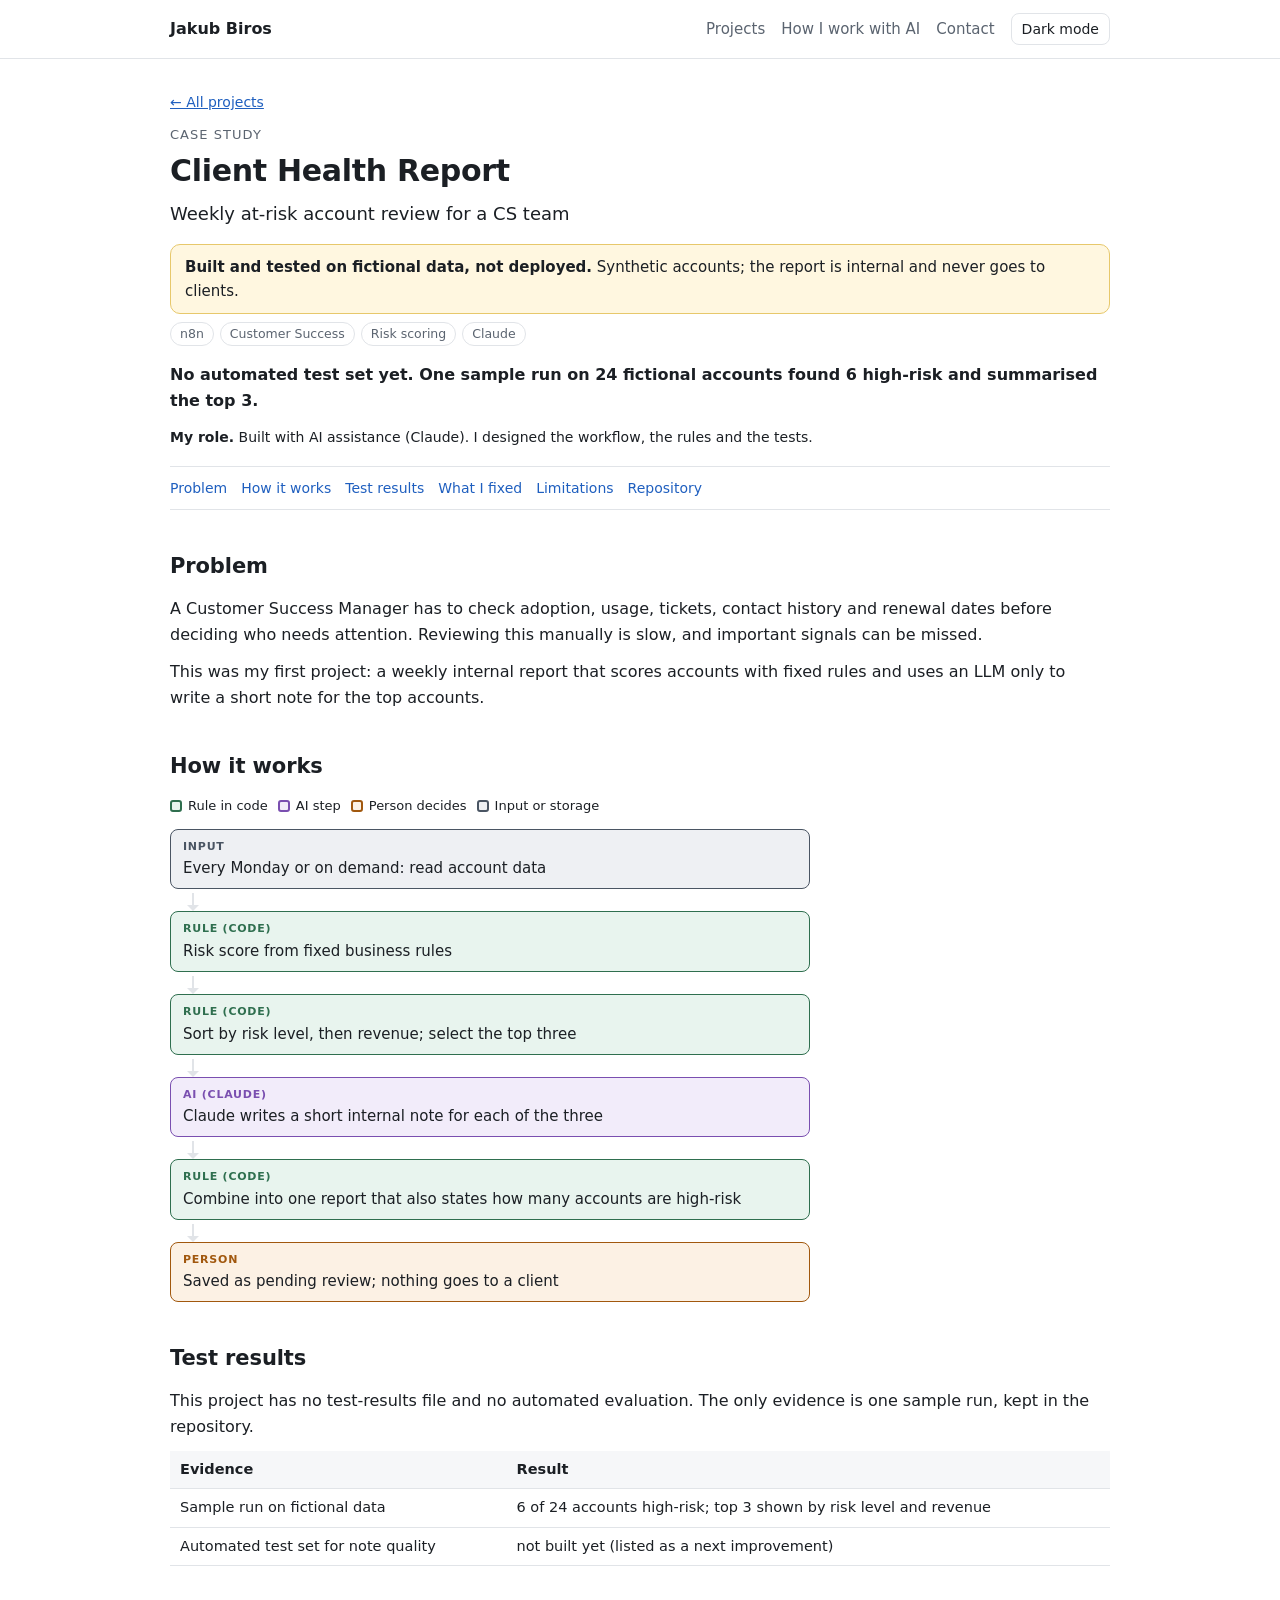
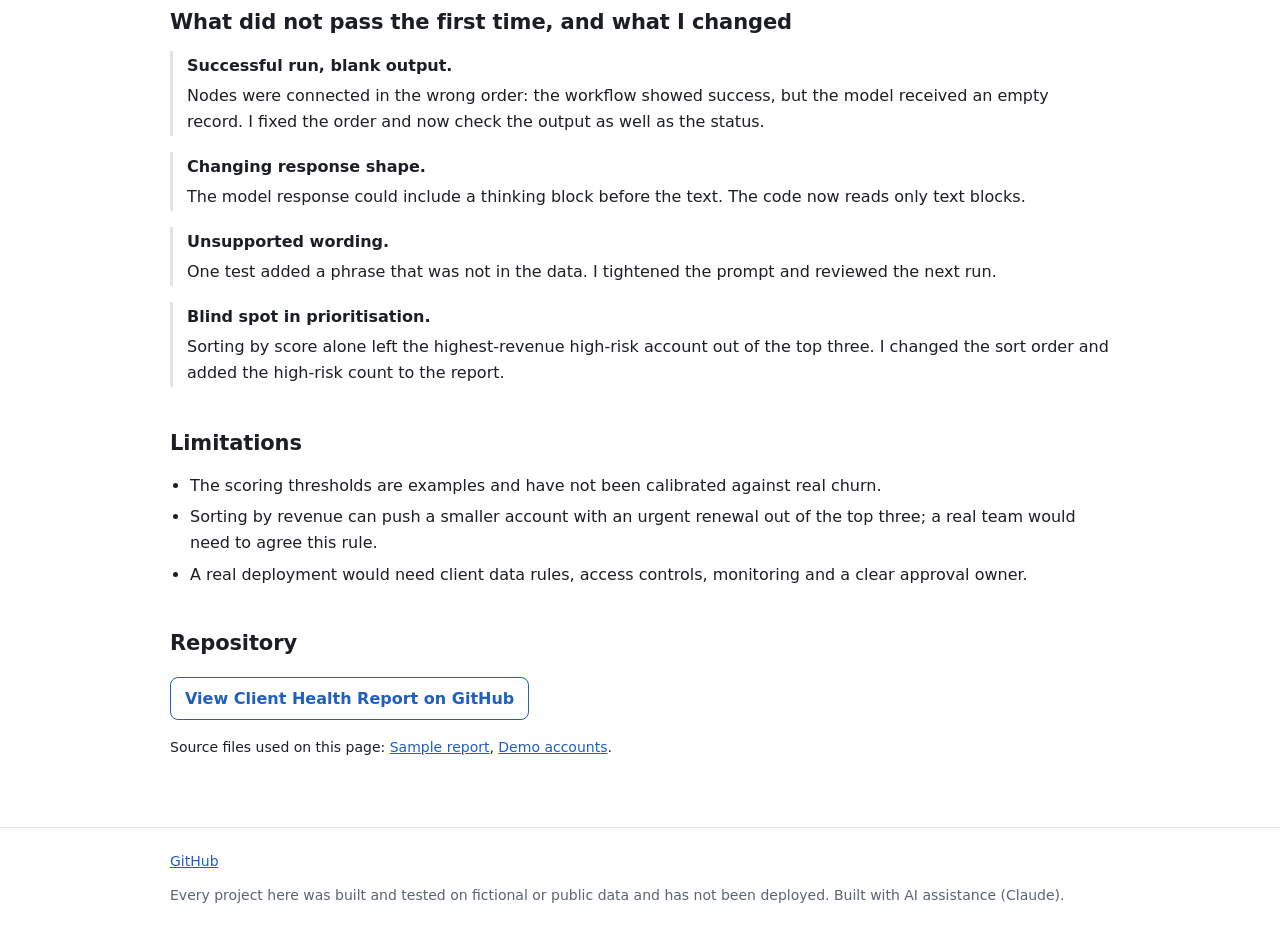
==== projects/client-health-report.html @ 4a41bb15 "Portfolio site: 10 projects, replays, verified numbers Co-Authored-By: Claude Opus 5.5 <noreply@anth" ====
<!doctype html>
<html lang="en">
<head>
<meta charset="utf-8">
<meta name="viewport" content="width=device-width,initial-scale=1">
<title>Client Health Report — Jakub Biros</title>
<meta name="description" content="Checking adoption, usage, tickets, contact history and renewal dates for every account by hand is slow, and important signals get missed.">
<meta name="color-scheme" content="light dark">
<meta property="og:type" content="website">
<meta property="og:title" content="Client Health Report — Jakub Biros">
<meta property="og:description" content="Checking adoption, usage, tickets, contact history and renewal dates for every account by hand is slow, and important signals get missed.">
<meta property="og:image" content="https://kubabiros595-png.github.io/portfolio/assets/og.png">
<meta property="og:url" content="https://kubabiros595-png.github.io/portfolio/projects/client-health-report.html">
<meta name="twitter:card" content="summary_large_image">
<link rel="icon" href="data:image/svg+xml,%3Csvg xmlns='http://www.w3.org/2000/svg' viewBox='0 0 32 32'%3E%3Crect width='32' height='32' rx='7' fill='%231f5fbf'/%3E%3Ctext x='16' y='22' font-family='Arial' font-size='15' font-weight='700' fill='white' text-anchor='middle'%3EJB%3C/text%3E%3C/svg%3E">
<script>try{var t=localStorage.getItem('theme');if(t==='light'||t==='dark')document.documentElement.setAttribute('data-theme',t)}catch(e){}</script>
<link rel="stylesheet" href="../assets/style.css">
</head>
<body>
<a class="skip" href="#content">Skip to content</a>
<header class="site"><div class="wrap">
<a class="brand" href="../index.html">Jakub Biros</a>
<nav class="main" aria-label="Main"><a href="../index.html#projects">Projects</a><a href="../how-i-work.html">How I work with AI</a><a href="../index.html#contact">Contact</a></nav>
<button id="theme" type="button" aria-label="Switch colour theme">Dark mode</button>
</div></header>
<main id="content"><div class="wrap">
<p class="crumb"><a href="../index.html#projects">← All projects</a></p><p class="kicker">Case study</p><h1>Client Health Report</h1><p class="lead">Weekly at-risk account review for a CS team</p><p class="banner"><strong>Built and tested on fictional data, not deployed.</strong> Synthetic accounts; the report is internal and never goes to clients.</p><ul class="tags"><li>n8n</li><li>Customer Success</li><li>Risk scoring</li><li>Claude</li></ul><p style="margin-top:16px" class="result">No automated test set yet. One sample run on 24 fictional accounts found 6 high-risk and summarised the top 3.</p><p class="small"><strong>My role.</strong> Built with AI assistance (Claude). I designed the workflow, the rules and the tests.</p><nav class="toc" aria-label="On this page"><a href="#problem">Problem</a><a href="#how">How it works</a><a href="#tests">Test results</a><a href="#fixes">What I fixed</a><a href="#limits">Limitations</a><a href="#repo">Repository</a></nav><h2 id="problem">Problem</h2><p>A Customer Success Manager has to check adoption, usage, tickets, contact history and renewal dates before deciding who needs attention. Reviewing this manually is slow, and important signals can be missed.</p><p>This was my first project: a weekly internal report that scores accounts with fixed rules and uses an LLM only to write a short note for the top accounts.</p><h2 id="how">How it works</h2><ul class="legend" aria-label="Legend"><li><span class="sw rule"></span>Rule in code</li><li><span class="sw ai"></span>AI step</li><li><span class="sw human"></span>Person decides</li><li><span class="sw io"></span>Input or storage</li></ul><ol class="flow"><li class="io"><div class="node"><span class="k">Input</span>Every Monday or on demand: read account data</div></li><li class="rule"><div class="node"><span class="k">Rule (code)</span>Risk score from fixed business rules</div></li><li class="rule"><div class="node"><span class="k">Rule (code)</span>Sort by risk level, then revenue; select the top three</div></li><li class="ai"><div class="node"><span class="k">AI (Claude)</span>Claude writes a short internal note for each of the three</div></li><li class="rule"><div class="node"><span class="k">Rule (code)</span>Combine into one report that also states how many accounts are high-risk</div></li><li class="human"><div class="node"><span class="k">Person</span>Saved as pending review; nothing goes to a client</div></li></ol><h2 id="tests">Test results</h2><p>This project has no test-results file and no automated evaluation. The only evidence is one sample run, kept in the repository.</p><div class="tbl"><table><thead><tr><th scope="col">Evidence</th><th scope="col">Result</th></tr></thead><tbody><tr><td>Sample run on fictional data</td><td>6 of 24 accounts high-risk; top 3 shown by risk level and revenue</td></tr><tr><td>Automated test set for note quality</td><td>not built yet (listed as a next improvement)</td></tr></tbody></table></div><h2 id="fixes">What did not pass the first time, and what I changed</h2><div class="fix"><h3>Successful run, blank output.</h3><p>Nodes were connected in the wrong order: the workflow showed success, but the model received an empty record. I fixed the order and now check the output as well as the status.</p></div><div class="fix"><h3>Changing response shape.</h3><p>The model response could include a thinking block before the text. The code now reads only text blocks.</p></div><div class="fix"><h3>Unsupported wording.</h3><p>One test added a phrase that was not in the data. I tightened the prompt and reviewed the next run.</p></div><div class="fix"><h3>Blind spot in prioritisation.</h3><p>Sorting by score alone left the highest-revenue high-risk account out of the top three. I changed the sort order and added the high-risk count to the report.</p></div><h2 id="limits">Limitations</h2><ul class="plain"><li>The scoring thresholds are examples and have not been calibrated against real churn.</li><li>Sorting by revenue can push a smaller account with an urgent renewal out of the top three; a real team would need to agree this rule.</li><li>A real deployment would need client data rules, access controls, monitoring and a clear approval owner.</li></ul><h2 id="repo">Repository</h2><p><a class="repo" href="https://github.com/kubabiros595-png/client-health-report">View Client Health Report on GitHub</a></p><p class="small">Source files used on this page: <a href="https://github.com/kubabiros595-png/client-health-report/blob/main/sample-report.md">Sample report</a>, <a href="https://github.com/kubabiros595-png/client-health-report/blob/main/accounts_demo.csv">Demo accounts</a>.</p></div></main>
<footer class="site"><div class="wrap">
<p><a href="https://github.com/kubabiros595-png" rel="me">GitHub</a></p>
<p>Every project here was built and tested on fictional or public data and has not been deployed. Built with AI assistance (Claude).</p>
</div></footer>
<script src="../assets/app.js" defer></script>
</body></html>
---- assets/style.css ----
:root{
  --bg:#ffffff;--bg2:#f6f7f9;--fg:#1b1f24;--muted:#5b6470;--line:#e1e4e8;--accent:#1f5fbf;--accent-bg:#eaf1fc;
  --rule:#2f6f4f;--rule-bg:#e8f4ee;--ai:#7a4fb0;--ai-bg:#f2ecfa;--human:#a1580e;--human-bg:#fcf1e4;--store:#4a5563;--store-bg:#eef0f3;
  --ok:#1d7a43;--bad:#b3261e;--warn-bg:#fff7e0;--warn-line:#e7c86b;
  --radius:10px;--max:980px;
  color-scheme:light;
}
@media (prefers-color-scheme:dark){:root:not([data-theme="light"]){
  --bg:#111418;--bg2:#181c21;--fg:#e7eaee;--muted:#9aa4b0;--line:#2a3038;--accent:#7fb0ff;--accent-bg:#1a2638;
  --rule:#7fd1a5;--rule-bg:#16271f;--ai:#c4a3f0;--ai-bg:#221a2e;--human:#f0b874;--human-bg:#2b2014;--store:#b4bdc8;--store-bg:#1e232a;
  --ok:#6fd49a;--bad:#ff8a80;--warn-bg:#2a2412;--warn-line:#6b5a22;color-scheme:dark}}
:root[data-theme="dark"]{
  --bg:#111418;--bg2:#181c21;--fg:#e7eaee;--muted:#9aa4b0;--line:#2a3038;--accent:#7fb0ff;--accent-bg:#1a2638;
  --rule:#7fd1a5;--rule-bg:#16271f;--ai:#c4a3f0;--ai-bg:#221a2e;--human:#f0b874;--human-bg:#2b2014;--store:#b4bdc8;--store-bg:#1e232a;
  --ok:#6fd49a;--bad:#ff8a80;--warn-bg:#2a2412;--warn-line:#6b5a22;color-scheme:dark}
*{box-sizing:border-box}
html{-webkit-text-size-adjust:100%}
body{margin:0;background:var(--bg);color:var(--fg);font:16px/1.6 system-ui,-apple-system,"Segoe UI",Roboto,"Helvetica Neue",Arial,sans-serif}
a{color:var(--accent)}
a:focus-visible,button:focus-visible,select:focus-visible,input:focus-visible{outline:2px solid var(--accent);outline-offset:2px}
.wrap{max-width:var(--max);margin:0 auto;padding:0 20px}
header.site{border-bottom:1px solid var(--line);background:var(--bg)}
header.site .wrap{display:flex;align-items:center;gap:16px;min-height:58px;flex-wrap:wrap}
.brand{font-weight:650;text-decoration:none;color:var(--fg);margin-right:auto}
nav.main a{color:var(--muted);text-decoration:none;margin-left:16px;font-size:15px}
nav.main a:hover,nav.main a[aria-current="page"]{color:var(--fg)}
#theme{background:none;border:1px solid var(--line);color:var(--fg);border-radius:8px;padding:4px 10px;font:inherit;font-size:14px;cursor:pointer}
main{padding:32px 0 56px}
h1{font-size:30px;line-height:1.25;margin:0 0 10px;letter-spacing:-.01em}
h2{font-size:21px;margin:40px 0 12px;letter-spacing:-.005em}
h3{font-size:17px;margin:22px 0 8px}
p{margin:0 0 12px}
.lead{font-size:18px;color:var(--fg);max-width:720px}
.muted{color:var(--muted)}
.small{font-size:14px}
.banner{border:1px solid var(--warn-line);background:var(--warn-bg);border-radius:var(--radius);padding:10px 14px;margin:16px 0 8px;font-size:15px}
.banner strong{font-weight:650}
.tags{display:flex;flex-wrap:wrap;gap:6px;margin:8px 0 0;padding:0;list-style:none}
.tags li{font-size:12.5px;border:1px solid var(--line);border-radius:999px;padding:1px 9px;color:var(--muted)}
.featured{display:grid;gap:16px;grid-template-columns:repeat(auto-fit,minmax(270px,1fr))}
.grid{display:grid;gap:14px;grid-template-columns:repeat(auto-fit,minmax(250px,1fr))}
.card{border:1px solid var(--line);border-radius:var(--radius);padding:18px;background:var(--bg);display:flex;flex-direction:column}
.featured .card{background:var(--bg2);border-width:1px}
.card h3{margin:0 0 6px;font-size:18px}
.card h3 a{color:var(--fg);text-decoration:none}
.card h3 a:hover{text-decoration:underline}
.card .lbl{font-size:12px;text-transform:uppercase;letter-spacing:.06em;color:var(--muted);margin:10px 0 2px}
.card p{margin:0;font-size:15px}
.card .links{margin-top:auto;padding-top:14px;font-size:14px;display:flex;gap:14px;flex-wrap:wrap}
.result{font-weight:550}
.kicker{font-size:13px;text-transform:uppercase;letter-spacing:.08em;color:var(--muted);margin:0 0 6px}
/* flow diagram */
.legend{display:flex;flex-wrap:wrap;gap:10px;margin:0 0 12px;padding:0;list-style:none;font-size:13px}
.legend li{display:flex;align-items:center;gap:6px}
.sw{width:12px;height:12px;border-radius:3px;display:inline-block;border:2px solid}
.flow{list-style:none;margin:0;padding:0;max-width:640px}
.flow>li{position:relative;padding-bottom:22px}
.flow>li:last-child{padding-bottom:0}
.flow>li:not(:last-child)::after{content:"";position:absolute;left:22px;bottom:4px;height:14px;border-left:2px solid var(--line)}
.flow>li:not(:last-child)::before{content:"";position:absolute;left:17px;bottom:0;border:6px solid transparent;border-top-color:var(--line);border-bottom:0}
.node{border:1.5px solid;border-radius:8px;padding:8px 12px;font-size:15px}
.node .k{font-size:11px;text-transform:uppercase;letter-spacing:.07em;font-weight:650;display:block;margin-bottom:1px}
.rule .node{border-color:var(--rule);background:var(--rule-bg)} .rule .k{color:var(--rule)}
.ai .node{border-color:var(--ai);background:var(--ai-bg)} .ai .k{color:var(--ai)}
.human .node{border-color:var(--human);background:var(--human-bg)} .human .k{color:var(--human)}
.io .node,.store .node{border-color:var(--store);background:var(--store-bg)} .io .k,.store .k{color:var(--store)}
.exits{list-style:none;margin:4px 0 0 14px;padding:0;font-size:13.5px;color:var(--muted)}
.exits li::before{content:"↳ ";}
.sw.rule{border-color:var(--rule);background:var(--rule-bg)}.sw.ai{border-color:var(--ai);background:var(--ai-bg)}.sw.human{border-color:var(--human);background:var(--human-bg)}.sw.io{border-color:var(--store);background:var(--store-bg)}
/* tables */
.tbl{overflow-x:auto;margin:8px 0 18px;-webkit-overflow-scrolling:touch}
table{border-collapse:collapse;width:100%;font-size:14.5px}
caption{text-align:left;font-weight:600;padding:0 0 6px;font-size:15px}
th,td{border-bottom:1px solid var(--line);padding:7px 10px;text-align:left;vertical-align:top}
th{font-weight:600;background:var(--bg2);white-space:nowrap}
td.num{white-space:nowrap}
.fix{border-left:3px solid var(--line);padding:2px 0 2px 14px;margin:0 0 16px}
.fix h3{margin:0 0 4px;font-size:16px}
.fix p{margin:0;color:var(--fg)}
ul.plain{padding-left:20px;margin:0 0 12px}
ul.plain li{margin:0 0 6px}
.repo{display:inline-block;border:1px solid var(--accent);border-radius:8px;padding:8px 14px;text-decoration:none;font-weight:550;margin:4px 10px 4px 0}
.repo:hover{background:var(--accent-bg)}
/* replay */
.replay{border:1px solid var(--line);border-radius:var(--radius);padding:16px;background:var(--bg2);margin:10px 0 8px}
.replay label{font-weight:600;font-size:14px;display:block;margin:0 0 6px}
.replay select{font:inherit;font-size:15px;padding:6px 8px;border:1px solid var(--line);border-radius:8px;background:var(--bg);color:var(--fg);max-width:100%;width:100%}
.replay input[type=range]{width:100%;max-width:420px;accent-color:var(--accent)}
.replay .out{margin-top:12px}
.replay dl{display:grid;grid-template-columns:max-content 1fr;gap:4px 14px;margin:0;font-size:15px}
.replay dt{color:var(--muted)}
.replay dd{margin:0;word-break:break-word}
.pill{display:inline-block;border-radius:999px;padding:0 9px;font-size:13px;font-weight:600;border:1px solid}
.pill.pass{color:var(--ok);border-color:var(--ok)}
.pill.fail{color:var(--bad);border-color:var(--bad)}
.lvl{font-weight:600}
.lvl.urgent,.lvl.red{color:var(--bad)}
.lvl.high,.lvl.yellow{color:var(--human)}
.lvl.green,.lvl.none,.lvl.ok{color:var(--ok)}
.daylbl{font-weight:600;font-size:15px;margin-left:8px}
.tabs{display:flex;flex-wrap:wrap;gap:6px;margin:0 0 10px}
.tabs button{font:inherit;font-size:14px;border:1px solid var(--line);background:var(--bg);color:var(--fg);border-radius:8px;padding:4px 10px;cursor:pointer}
.tabs button[aria-pressed="true"]{border-color:var(--accent);background:var(--accent-bg)}
.principle{border:1px solid var(--line);border-radius:var(--radius);padding:18px;margin:0 0 16px}
.principle h2{margin:0 0 6px;font-size:19px}
.principle ul{margin:8px 0 0;padding-left:20px}
.principle li{margin:0 0 8px}
footer.site{border-top:1px solid var(--line);padding:22px 0 30px;font-size:14px;color:var(--muted)}
footer.site a{margin-right:16px}
.crumb{font-size:14px;margin:0 0 12px}
@media (max-width:600px){
  h1{font-size:25px} .lead{font-size:17px} main{padding-top:22px}
  nav.main{order:3;width:100%;padding-bottom:6px}
  nav.main a{margin-left:0;margin-right:16px}
  header.site .wrap{padding-top:8px;gap:6px 12px}
  #theme{order:2}
  .replay dl{grid-template-columns:1fr} .replay dt{margin-top:6px}
}
.toc{display:flex;flex-wrap:wrap;gap:6px 14px;font-size:14px;margin:18px 0 0;padding:10px 0;border-top:1px solid var(--line);border-bottom:1px solid var(--line)}
.toc a{text-decoration:none}
.toc a:hover{text-decoration:underline}
h2[id]{scroll-margin-top:12px}
.skip{position:absolute;left:-9999px;top:0}.skip:focus{left:10px;top:10px;background:var(--bg);padding:6px 10px;border:1px solid var(--line);z-index:9}
@media (min-width:860px){.grid .card:last-child:nth-child(3n+1){grid-column:1/-1}.grid .card:last-child:nth-child(3n+1) p{max-width:640px}}
@media (max-width:640px){
  table.stack thead{position:absolute;left:-9999px}
  table.stack,table.stack tbody,table.stack tr,table.stack td{display:block;width:100%}
  table.stack tr{border:1px solid var(--line);border-radius:8px;margin:0 0 10px;padding:6px 10px;background:var(--bg)}
  table.stack td{border:0;padding:3px 0;white-space:normal;display:grid;grid-template-columns:7.5em 1fr;gap:8px}
  table.stack td::before{content:attr(data-label);color:var(--muted);font-size:13px}
}
table.stack td:empty{display:none}
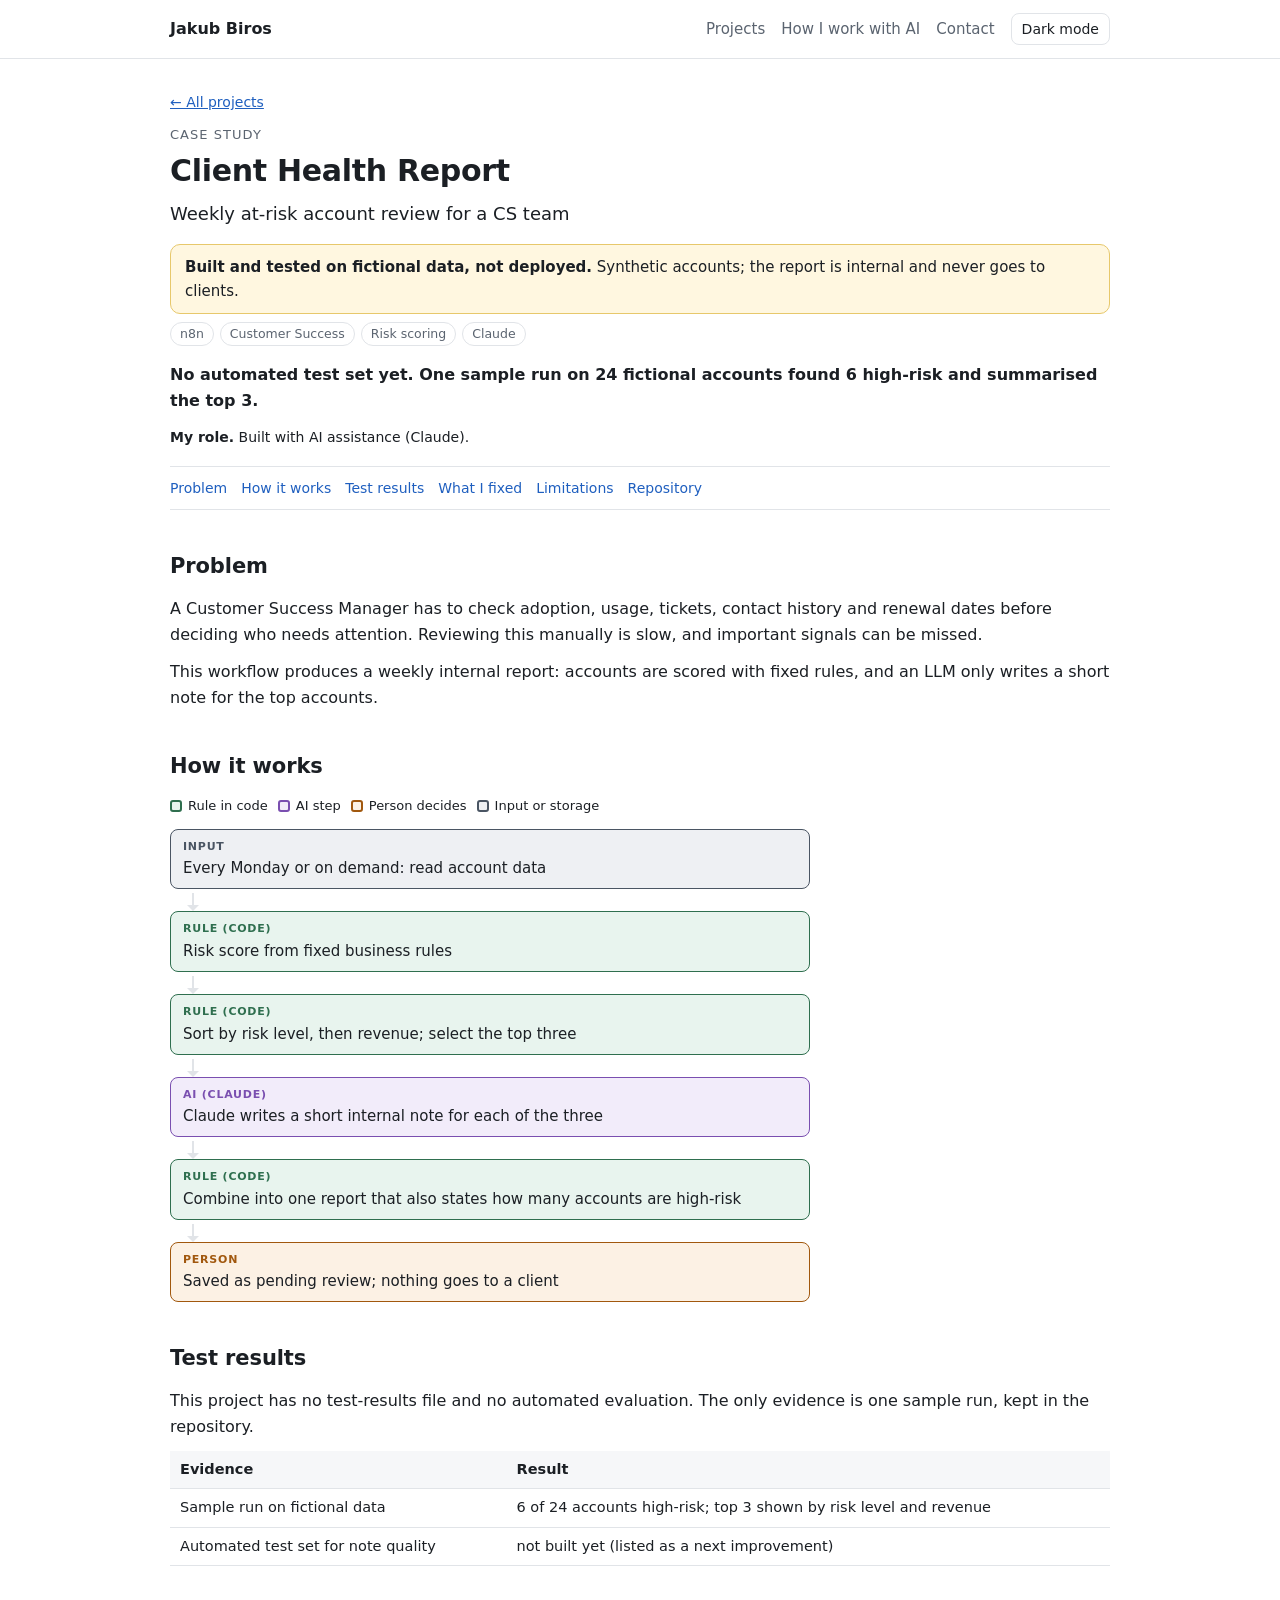
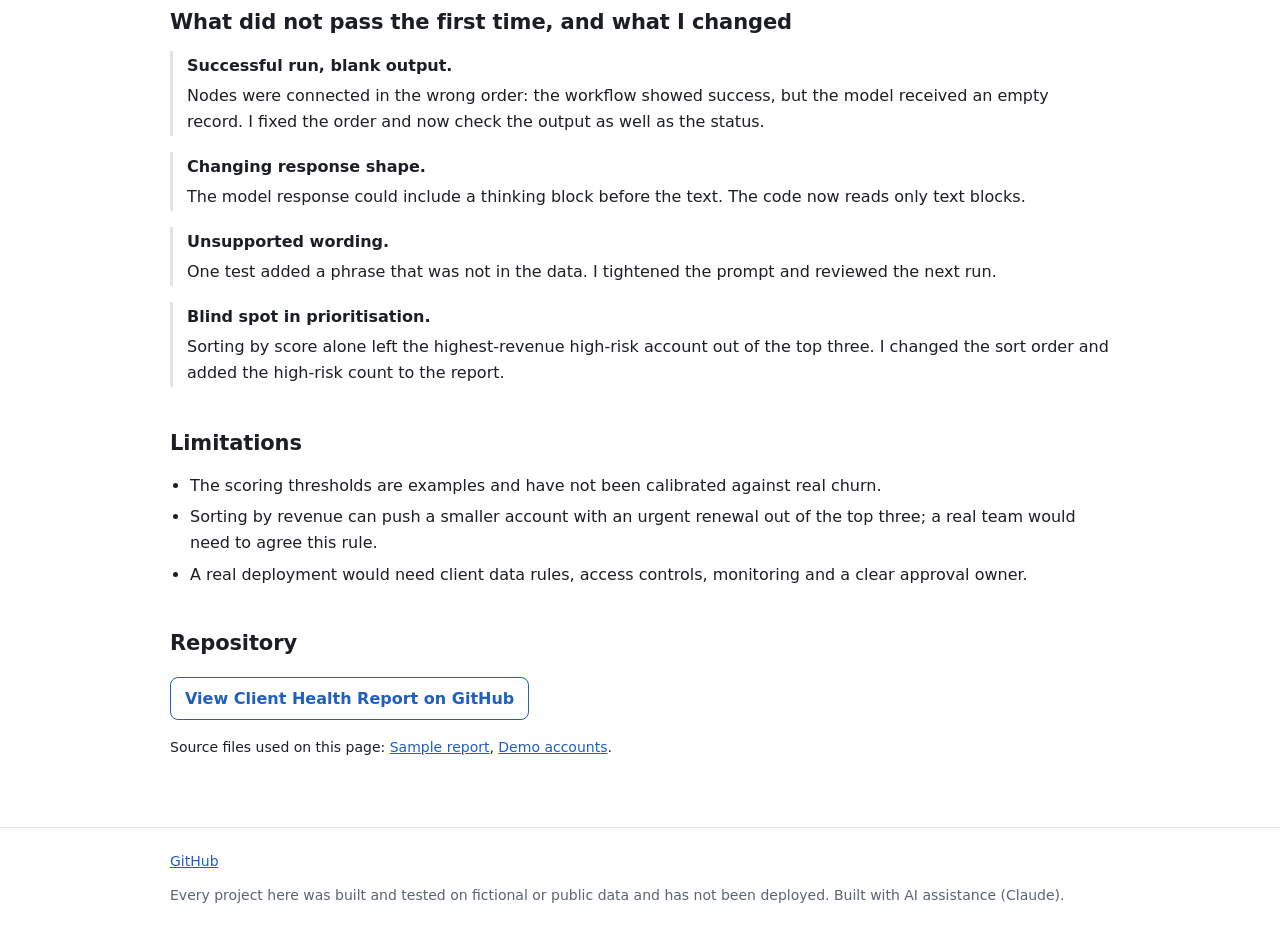
==== commit 1d1ccdcc: "Review rounds: roles, mobile replays, OG image, wording Co-Authored-By: Claude Opus 5.5 <noreply@ant" ====
--- a/projects/client-health-report.html
+++ b/projects/client-health-report.html
@@ -24,7 +24,7 @@
 <button id="theme" type="button" aria-label="Switch colour theme">Dark mode</button>
 </div></header>
 <main id="content"><div class="wrap">
-<p class="crumb"><a href="../index.html#projects">← All projects</a></p><p class="kicker">Case study</p><h1>Client Health Report</h1><p class="lead">Weekly at-risk account review for a CS team</p><p class="banner"><strong>Built and tested on fictional data, not deployed.</strong> Synthetic accounts; the report is internal and never goes to clients.</p><ul class="tags"><li>n8n</li><li>Customer Success</li><li>Risk scoring</li><li>Claude</li></ul><p style="margin-top:16px" class="result">No automated test set yet. One sample run on 24 fictional accounts found 6 high-risk and summarised the top 3.</p><p class="small"><strong>My role.</strong> Built with AI assistance (Claude). I designed the workflow, the rules and the tests.</p><nav class="toc" aria-label="On this page"><a href="#problem">Problem</a><a href="#how">How it works</a><a href="#tests">Test results</a><a href="#fixes">What I fixed</a><a href="#limits">Limitations</a><a href="#repo">Repository</a></nav><h2 id="problem">Problem</h2><p>A Customer Success Manager has to check adoption, usage, tickets, contact history and renewal dates before deciding who needs attention. Reviewing this manually is slow, and important signals can be missed.</p><p>This was my first project: a weekly internal report that scores accounts with fixed rules and uses an LLM only to write a short note for the top accounts.</p><h2 id="how">How it works</h2><ul class="legend" aria-label="Legend"><li><span class="sw rule"></span>Rule in code</li><li><span class="sw ai"></span>AI step</li><li><span class="sw human"></span>Person decides</li><li><span class="sw io"></span>Input or storage</li></ul><ol class="flow"><li class="io"><div class="node"><span class="k">Input</span>Every Monday or on demand: read account data</div></li><li class="rule"><div class="node"><span class="k">Rule (code)</span>Risk score from fixed business rules</div></li><li class="rule"><div class="node"><span class="k">Rule (code)</span>Sort by risk level, then revenue; select the top three</div></li><li class="ai"><div class="node"><span class="k">AI (Claude)</span>Claude writes a short internal note for each of the three</div></li><li class="rule"><div class="node"><span class="k">Rule (code)</span>Combine into one report that also states how many accounts are high-risk</div></li><li class="human"><div class="node"><span class="k">Person</span>Saved as pending review; nothing goes to a client</div></li></ol><h2 id="tests">Test results</h2><p>This project has no test-results file and no automated evaluation. The only evidence is one sample run, kept in the repository.</p><div class="tbl"><table><thead><tr><th scope="col">Evidence</th><th scope="col">Result</th></tr></thead><tbody><tr><td>Sample run on fictional data</td><td>6 of 24 accounts high-risk; top 3 shown by risk level and revenue</td></tr><tr><td>Automated test set for note quality</td><td>not built yet (listed as a next improvement)</td></tr></tbody></table></div><h2 id="fixes">What did not pass the first time, and what I changed</h2><div class="fix"><h3>Successful run, blank output.</h3><p>Nodes were connected in the wrong order: the workflow showed success, but the model received an empty record. I fixed the order and now check the output as well as the status.</p></div><div class="fix"><h3>Changing response shape.</h3><p>The model response could include a thinking block before the text. The code now reads only text blocks.</p></div><div class="fix"><h3>Unsupported wording.</h3><p>One test added a phrase that was not in the data. I tightened the prompt and reviewed the next run.</p></div><div class="fix"><h3>Blind spot in prioritisation.</h3><p>Sorting by score alone left the highest-revenue high-risk account out of the top three. I changed the sort order and added the high-risk count to the report.</p></div><h2 id="limits">Limitations</h2><ul class="plain"><li>The scoring thresholds are examples and have not been calibrated against real churn.</li><li>Sorting by revenue can push a smaller account with an urgent renewal out of the top three; a real team would need to agree this rule.</li><li>A real deployment would need client data rules, access controls, monitoring and a clear approval owner.</li></ul><h2 id="repo">Repository</h2><p><a class="repo" href="https://github.com/kubabiros595-png/client-health-report">View Client Health Report on GitHub</a></p><p class="small">Source files used on this page: <a href="https://github.com/kubabiros595-png/client-health-report/blob/main/sample-report.md">Sample report</a>, <a href="https://github.com/kubabiros595-png/client-health-report/blob/main/accounts_demo.csv">Demo accounts</a>.</p></div></main>
+<p class="crumb"><a href="../index.html#projects">← All projects</a></p><p class="kicker">Case study</p><h1>Client Health Report</h1><p class="lead">Weekly at-risk account review for a CS team</p><p class="banner"><strong>Built and tested on fictional data, not deployed.</strong> Synthetic accounts; the report is internal and never goes to clients.</p><ul class="tags"><li>n8n</li><li>Customer Success</li><li>Risk scoring</li><li>Claude</li></ul><p style="margin-top:16px" class="result">No automated test set yet. One sample run on 24 fictional accounts found 6 high-risk and summarised the top 3.</p><p class="small"><strong>My role.</strong> Built with AI assistance (Claude).</p><nav class="toc" aria-label="On this page"><a href="#problem">Problem</a><a href="#how">How it works</a><a href="#tests">Test results</a><a href="#fixes">What I fixed</a><a href="#limits">Limitations</a><a href="#repo">Repository</a></nav><h2 id="problem">Problem</h2><p>A Customer Success Manager has to check adoption, usage, tickets, contact history and renewal dates before deciding who needs attention. Reviewing this manually is slow, and important signals can be missed.</p><p>This workflow produces a weekly internal report: accounts are scored with fixed rules, and an LLM only writes a short note for the top accounts.</p><h2 id="how">How it works</h2><ul class="legend" aria-label="Legend"><li><span class="sw rule"></span>Rule in code</li><li><span class="sw ai"></span>AI step</li><li><span class="sw human"></span>Person decides</li><li><span class="sw io"></span>Input or storage</li></ul><ol class="flow"><li class="io"><div class="node"><span class="k">Input</span>Every Monday or on demand: read account data</div></li><li class="rule"><div class="node"><span class="k">Rule (code)</span>Risk score from fixed business rules</div></li><li class="rule"><div class="node"><span class="k">Rule (code)</span>Sort by risk level, then revenue; select the top three</div></li><li class="ai"><div class="node"><span class="k">AI (Claude)</span>Claude writes a short internal note for each of the three</div></li><li class="rule"><div class="node"><span class="k">Rule (code)</span>Combine into one report that also states how many accounts are high-risk</div></li><li class="human"><div class="node"><span class="k">Person</span>Saved as pending review; nothing goes to a client</div></li></ol><h2 id="tests">Test results</h2><p>This project has no test-results file and no automated evaluation. The only evidence is one sample run, kept in the repository.</p><div class="tbl"><table><thead><tr><th scope="col">Evidence</th><th scope="col">Result</th></tr></thead><tbody><tr><td>Sample run on fictional data</td><td>6 of 24 accounts high-risk; top 3 shown by risk level and revenue</td></tr><tr><td>Automated test set for note quality</td><td>not built yet (listed as a next improvement)</td></tr></tbody></table></div><h2 id="fixes">What did not pass the first time, and what I changed</h2><div class="fix"><h3>Successful run, blank output.</h3><p>Nodes were connected in the wrong order: the workflow showed success, but the model received an empty record. I fixed the order and now check the output as well as the status.</p></div><div class="fix"><h3>Changing response shape.</h3><p>The model response could include a thinking block before the text. The code now reads only text blocks.</p></div><div class="fix"><h3>Unsupported wording.</h3><p>One test added a phrase that was not in the data. I tightened the prompt and reviewed the next run.</p></div><div class="fix"><h3>Blind spot in prioritisation.</h3><p>Sorting by score alone left the highest-revenue high-risk account out of the top three. I changed the sort order and added the high-risk count to the report.</p></div><h2 id="limits">Limitations</h2><ul class="plain"><li>The scoring thresholds are examples and have not been calibrated against real churn.</li><li>Sorting by revenue can push a smaller account with an urgent renewal out of the top three; a real team would need to agree this rule.</li><li>A real deployment would need client data rules, access controls, monitoring and a clear approval owner.</li></ul><h2 id="repo">Repository</h2><p><a class="repo" href="https://github.com/kubabiros595-png/client-health-report">View Client Health Report on GitHub</a></p><p class="small">Source files used on this page: <a href="https://github.com/kubabiros595-png/client-health-report/blob/main/sample-report.md">Sample report</a>, <a href="https://github.com/kubabiros595-png/client-health-report/blob/main/accounts_demo.csv">Demo accounts</a>.</p></div></main>
 <footer class="site"><div class="wrap">
 <p><a href="https://github.com/kubabiros595-png" rel="me">GitHub</a></p>
 <p>Every project here was built and tested on fictional or public data and has not been deployed. Built with AI assistance (Claude).</p>
